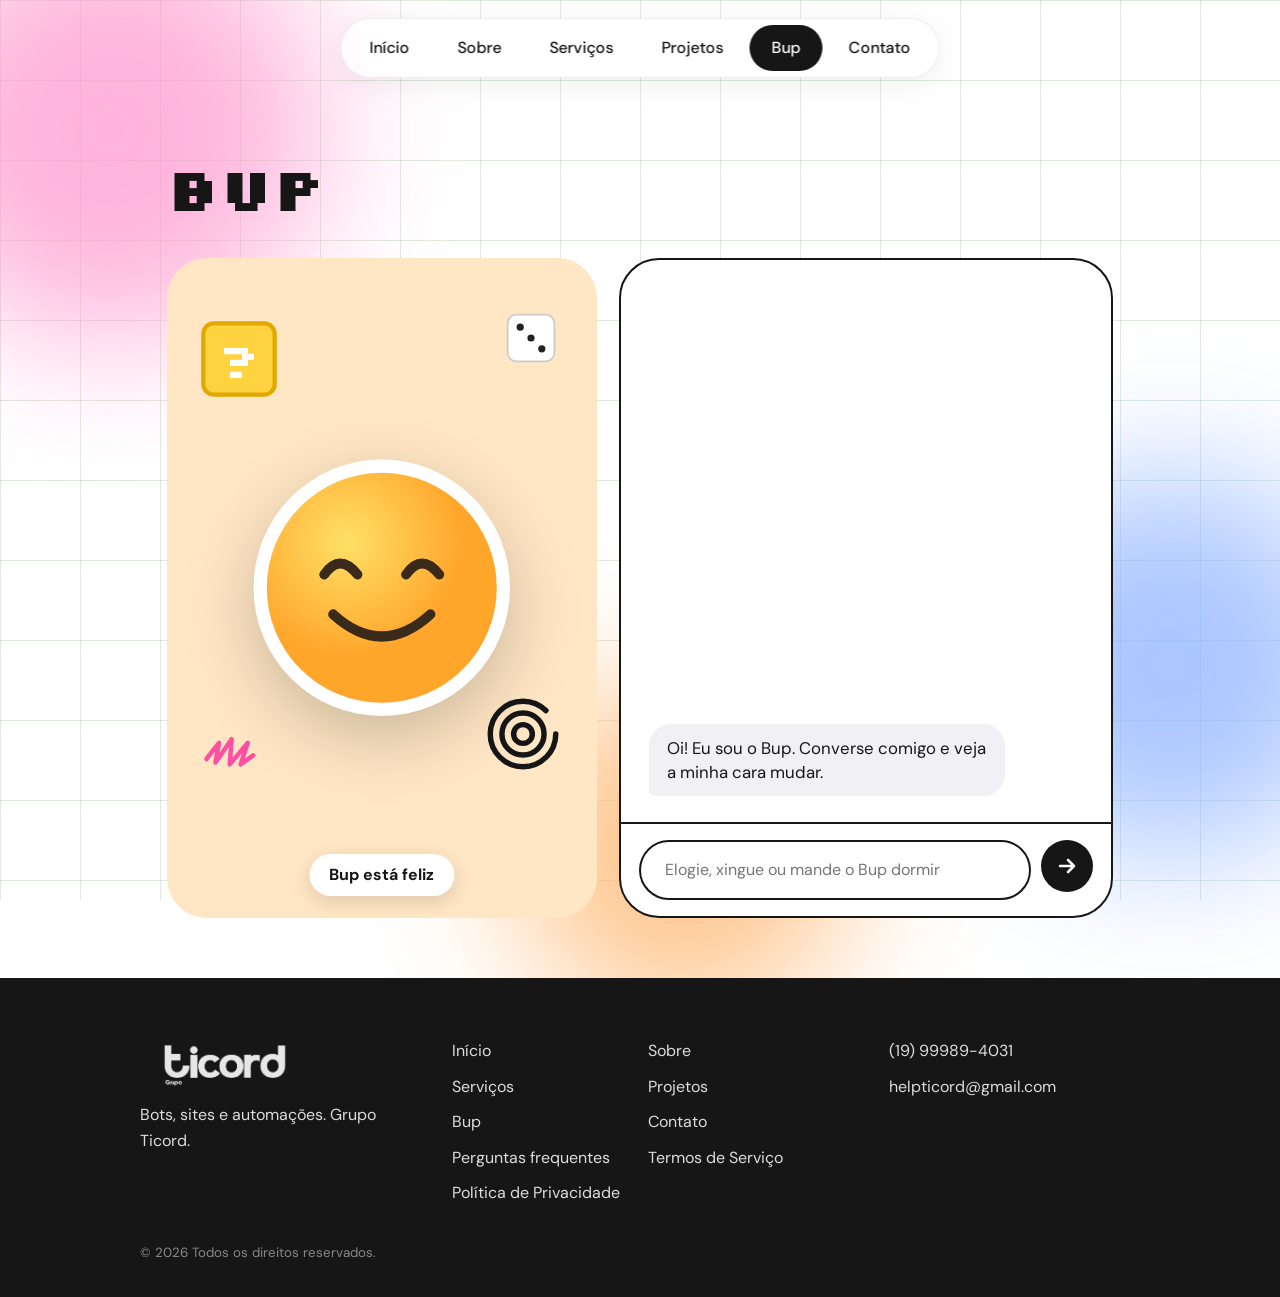
==== portfolio/bup.html @ 2c202e74 "Add files via upload" ====
<!DOCTYPE html><html lang="pt-BR"><head><meta charset="utf-8"><meta name="viewport" content="width=device-width,initial-scale=1"><title>Bup</title><link rel="icon" type="image/svg+xml" href="favicon.svg">
<link rel="stylesheet" href="https://fonts.googleapis.com/css2?family=DM+Sans:wght@400;500;700&family=Pinyon+Script&family=Silkscreen:wght@400;700&display=swap"><link rel="stylesheet" href="style.css">
<style>
@property --c1{syntax:'<color>';inherits:true;initial-value:#ffe066}
@property --c2{syntax:'<color>';inherits:true;initial-value:#ffa62b}
.page.w{max-width:1100px;padding-bottom:60px}.page.w h1{margin-bottom:22px}
.wrap{display:grid;grid-template-columns:1fr 1.15fr;gap:22px;height:min(76vh,660px);min-height:500px}
.stage{position:relative;overflow:hidden;display:grid;place-items:center;border-radius:40px;background:#ffe6c4;transition:background .6s}
.stage .fl{z-index:0}
.wrap[data-mood=bravo] .stage{background:#ffcfc7}.wrap[data-mood=dormindo] .stage{background:#c9d6f5}
.wrap[data-mood=triste] .stage{background:#dfe5f1}.wrap[data-mood=amando] .stage{background:#ffd3e8}
.wrap[data-mood=surpreso] .stage{background:#dff3cf}.wrap[data-mood=pensando] .stage{background:#e6dcff}
.wrap[data-mood=rindo] .stage{background:#fff0a8}
.pet{all:unset;box-sizing:border-box;position:relative;z-index:1;display:block;width:min(340px,72%);cursor:pointer;filter:drop-shadow(0 22px 34px #0003);--c1:#ffe066;--c2:#ffa62b;transition:--c1 .5s,--c2 .5s}
.pet:focus-visible{outline:3px solid var(--b);outline-offset:6px;border-radius:50%}
.pet svg{width:100%;display:block;overflow:visible;animation:b-bob 3s ease-in-out infinite}
.wrap[data-mood=bravo] .pet{--c1:#ff9a7a;--c2:#e5342b}.wrap[data-mood=dormindo] .pet{--c1:#ffeab0;--c2:#e8b65c}
.wrap[data-mood=triste] .pet{--c1:#d6e6ff;--c2:#8aa8e8}.wrap[data-mood=amando] .pet{--c1:#ffd3e8;--c2:#ff7ab8}
.wrap[data-mood=bravo] svg{animation:b-shake .35s linear infinite}.wrap[data-mood=dormindo] svg{animation:b-breathe 4s ease-in-out infinite}
.wrap[data-mood=triste] svg{animation:b-sink 3s ease-in-out infinite}.wrap[data-mood=amando] svg{animation:b-beat .9s ease-in-out infinite}
.wrap[data-mood=surpreso] svg{animation:b-pop .4s ease-out 1}.wrap[data-mood=rindo] svg{animation:b-jump .5s ease-in-out infinite}
.wrap[data-mood=pensando] svg{animation:b-tilt 3s ease-in-out infinite}
.x{opacity:0;transition:opacity .2s}.x.on{opacity:1}
.z{opacity:0;animation:b-z 2.4s ease-in infinite}.z2{animation-delay:1.2s}.tear{animation:b-tear 2s ease-in infinite}
@keyframes b-bob{50%{transform:translateY(-8px)}}@keyframes b-shake{25%{transform:translateX(-5px) rotate(-2deg)}75%{transform:translateX(5px) rotate(2deg)}}
@keyframes b-breathe{50%{transform:scale(1.04)}}@keyframes b-sink{50%{transform:translateY(5px)}}@keyframes b-beat{40%{transform:scale(1.07)}}
@keyframes b-pop{0%{transform:scale(.85)}60%{transform:scale(1.1)}}@keyframes b-jump{50%{transform:translateY(-16px) rotate(4deg)}}@keyframes b-tilt{50%{transform:rotate(4deg)}}
@keyframes b-z{0%{opacity:0;transform:translate(0,8px)}30%{opacity:1}100%{opacity:0;transform:translate(6px,-14px)}}
@keyframes b-tear{0%{opacity:0;transform:translateY(-4px)}30%{opacity:1}100%{opacity:0;transform:translateY(18px)}}
.mood{position:absolute;z-index:1;left:50%;bottom:22px;transform:translateX(-50%);margin:0;padding:8px 20px;border-radius:999px;background:#fff;box-shadow:0 6px 20px #0002;font-weight:700;white-space:nowrap}
.chat{display:grid;grid-template-rows:minmax(0,1fr) auto;min-height:0;overflow:hidden;background:#fff;border:2px solid var(--ink);border-radius:40px}
#log{display:flex;flex-direction:column;gap:12px;overflow-y:auto;min-height:0;padding:26px 28px}
#log>:first-child{margin-top:auto}
.m{max-width:82%;padding:12px 18px;border-radius:22px;line-height:1.45;font-size:1.05rem;overflow-wrap:anywhere}
.m.b{align-self:flex-start;background:#f1f1f5;border-bottom-left-radius:6px}
.m.u{align-self:flex-end;background:var(--ink);color:#fff;border-bottom-right-radius:6px}
.m.s{align-self:center;max-width:92%;background:none;color:#777;font-size:.85rem;text-align:center;padding:4px 8px}
.m.dots{animation:b-dots 1s ease-in-out infinite}@keyframes b-dots{50%{opacity:.35}}
.chat form{display:flex;gap:10px;margin:0;padding:16px 18px;border-top:2px solid var(--ink)}
.chat input{flex:1;min-width:0;border-radius:999px;padding:15px 24px}
.send{all:unset;flex:none;box-sizing:border-box;width:52px;height:52px;border-radius:50%;background:var(--ink);display:grid;place-items:center;cursor:pointer;transition:transform .2s}
.send:hover{transform:scale(1.08)}.send svg{width:24px;height:24px}.send:focus-visible{outline:3px solid var(--b);outline-offset:3px}
@media(max-width:820px){.wrap{grid-template-columns:1fr;grid-template-rows:270px auto;height:auto;min-height:0}.chat{height:min(62vh,520px)}.pet{width:min(190px,60%)}.mood{bottom:14px}#log{padding:18px}}
</style></head><body>
<main class="page w"><h1>Bup</h1>
<div class="wrap" id="box" data-mood="feliz">
<section class="stage">
<svg class="fl" style="--w:84px;left:7%;top:9%;--d:1.8;--t:.3s;--r:-12deg" viewBox="0 0 80 80"><rect x="6" y="6" width="68" height="68" rx="10" fill="#ffd23f" stroke="#e0a800" stroke-width="4"/><text x="40" y="58" font-size="46" font-weight="700" text-anchor="middle" fill="#fff" font-family="Silkscreen">?</text></svg>
<svg class="fl" style="--w:54px;right:9%;top:8%;--d:2;--t:.5s;--r:25deg" viewBox="0 0 60 60"><rect x="4" y="4" width="52" height="52" rx="10" fill="#fff" stroke="#ccc" stroke-width="2"/><g fill="#222"><circle cx="18" cy="18" r="4"/><circle cx="42" cy="42" r="4"/><circle cx="30" cy="30" r="4"/></g></svg>
<svg class="fl" style="--w:72px;left:8%;bottom:20%;--d:2.4;--t:.7s" viewBox="0 0 80 60"><path d="M6 30l14-18-4 22 18-26-2 28 20-24-8 24 14-10" fill="none" stroke="#ff4fa3" stroke-width="5" stroke-linecap="round" stroke-linejoin="round"/></svg>
<svg class="fl" style="--w:78px;right:8%;bottom:22%;--d:-1.6;--t:.9s" viewBox="0 0 100 100"><g fill="none" stroke="#161616" stroke-width="7" stroke-linecap="round"><circle cx="50" cy="50" r="42" stroke-dasharray="230 40"/><circle cx="50" cy="50" r="27"/><circle cx="50" cy="50" r="12"/></g></svg>
<button class="pet" id="pet" type="button" aria-label="Fazer cócegas no Bup">
<svg viewBox="-10 -10 140 140" aria-hidden="true"><defs><radialGradient id="bg" cx=".35" cy=".3"><stop offset="0" style="stop-color:var(--c1)"/><stop offset="1" style="stop-color:var(--c2)"/></radialGradient>
<path id="h" d="M10 18C2 12 0 8 0 5a5 5 0 0 1 10-2 5 5 0 0 1 10 2c0 3-2 7-10 13z" fill="#e5195f"/></defs>
<circle cx="60" cy="60" r="58" fill="#fff"/><circle cx="60" cy="60" r="52" fill="url(#bg)"/>
<g fill="none" stroke="#3a2a1a" stroke-width="4.5" stroke-linecap="round" stroke-linejoin="round">
<g class="x feliz"><path d="M34 54q7-10 15 0M71 54q7-10 15 0M38 72q22 20 44 0"/></g>
<g class="x bravo"><path d="M30 42l22 9M90 42l-22 9M42 90q18-16 36 0"/><circle cx="42" cy="62" r="4.5" fill="#3a2a1a" stroke="none"/><circle cx="78" cy="62" r="4.5" fill="#3a2a1a" stroke="none"/><path d="M92 22q6 0 6-6M104 22q-6 0-6-6M92 10q6 0 6 6M104 10q-6 0-6 6" stroke="#d32f2f" stroke-width="3"/></g>
<g class="x dormindo"><path d="M32 58q8 7 16 0M72 58q8 7 16 0M52 80q8 5 16 0"/><path class="z" d="M94 30h9l-9 11h9" stroke-width="3"/><path class="z z2" d="M104 14h7l-7 9h7" stroke-width="2.5"/></g>
<g class="x triste"><path d="M31 52l22-8M89 52l-22-8M44 88q16-13 32 0"/><circle cx="42" cy="62" r="4.5" fill="#3a2a1a" stroke="none"/><circle cx="78" cy="62" r="4.5" fill="#3a2a1a" stroke="none"/><path class="tear" d="M84 68q6 9 0 13q-6-4 0-13z" fill="#7fb4ff" stroke="none"/></g>
<g class="x amando"><use href="#h" x="31" y="44"/><use href="#h" x="69" y="44"/><path d="M44 76q16 16 32 0"/><g fill="#ff7ab8" stroke="none" opacity=".6"><ellipse cx="26" cy="74" rx="7" ry="4"/><ellipse cx="94" cy="74" rx="7" ry="4"/></g></g>
<g class="x surpreso"><circle cx="42" cy="56" r="8" fill="#fff" stroke-width="3"/><circle cx="78" cy="56" r="8" fill="#fff" stroke-width="3"/><circle cx="42" cy="56" r="3.5" fill="#3a2a1a" stroke="none"/><circle cx="78" cy="56" r="3.5" fill="#3a2a1a" stroke="none"/><path d="M32 38q10-6 20 0M68 38q10-6 20 0"/><ellipse cx="60" cy="88" rx="6" ry="8" fill="#3a2a1a"/></g>
<g class="x rindo"><path d="M34 48l14 6-14 6M86 48l-14 6 14 6"/><path d="M36 70q24 2 48 0q-3 26-24 26t-24-26z" fill="#3a2a1a"/><path d="M48 90q12-9 24 0q-12 7-24 0z" fill="#ff7a8a" stroke="none"/></g>
<g class="x pensando"><path d="M31 46h20M69 38q10-6 20 0M46 86q10-5 26-2"/><circle cx="44" cy="54" r="4.5" fill="#3a2a1a" stroke="none"/><circle cx="80" cy="50" r="4.5" fill="#3a2a1a" stroke="none"/><g fill="#fff" stroke-width="2.5"><circle cx="98" cy="20" r="3"/><circle cx="107" cy="9" r="4.5"/><circle cx="118" cy="-3" r="6.5"/></g></g>
</g></svg></button>
<p class="mood" id="mood">Bup está feliz</p>
</section>
<section class="chat"><div id="log" class="scroll" role="log" aria-live="polite"></div>
<form id="f" autocomplete="off"><input id="t" maxlength="300" placeholder="Elogie, xingue ou mande o Bup dormir" aria-label="Mensagem para o Bup"><button class="send" type="submit" aria-label="Enviar"><svg viewBox="0 0 24 24"><path d="M5 12h14M13 6l6 6-6 6" fill="none" stroke="#fff" stroke-width="2.5" stroke-linecap="round" stroke-linejoin="round"/></svg></button></form></section>
</div></main>
<script src="script.js"></script>
<script>
(()=>{
const $=s=>document.querySelector(s),box=$('#box'),pet=$('#pet'),log=$('#log'),inp=$('#t'),lab=$('#mood');
const NOME={feliz:'feliz',bravo:'bravo',dormindo:'dormindo',triste:'triste',amando:'apaixonado',surpreso:'surpreso',rindo:'rindo',pensando:'pensando'};
const FIXO=['feliz','bravo','dormindo'],ACORDA=/acord|desperta|levanta|bom dia/;
const n=s=>s.toLowerCase().normalize('NFD').replace(/[\u0300-\u036f]/g,''),R=a=>a[Math.random()*a.length|0];
let mood='feliz',rest='feliz',hist=[],busy=false,hold,idle,cur,ty,anger=0;

function show(m){mood=m;box.dataset.mood=m;pet.querySelectorAll('.x').forEach(g=>g.classList.toggle('on',g.classList.contains(m)));lab.textContent='Bup está '+NOME[m]}
function set(m,ms){clearTimeout(hold);if(FIXO.includes(m))rest=m;show(m);if(!FIXO.includes(m))hold=setTimeout(()=>show(rest),ms||3500)}
function add(role,txt){const e=document.createElement('div');e.className='m '+role;e.textContent=txt;log.append(e);while(log.children.length>40)log.firstChild.remove();log.scrollTop=log.scrollHeight;return e}
function say(txt){if(cur)cur.el.textContent=cur.txt;clearInterval(ty);const el=add('b','');cur={el,txt};let i=0;ty=setInterval(()=>{el.textContent=txt.slice(0,++i);log.scrollTop=log.scrollHeight;if(i>=txt.length)clearInterval(ty)},22)}

/* Resposta local, usada quando a API do Grok não está disponível */
function local(msg){
  const t=n(msg),has=r=>r.test(t);
  if(has(/me matar|suicid|quero morrer|me cortar/))return{mood:'triste',reply:'Ei, isso me preocupa. Você não está sozinho: fale com alguém de confiança. No Brasil, o CVV atende no 188, a qualquer hora.'};
  if(has(ACORDA))return rest==='dormindo'?{mood:'surpreso',reply:'Hã? Ah, é você! Já tô acordado.'}:{mood:'feliz',reply:'Eu já tô acordado, olha só!'};
  if(has(/dorm|sono|boa noite|descansa/))return{mood:'dormindo',reply:'Tá bom... vou dormir um pouquinho. Boa noite... zzz'};
  if(has(/desculp|perdao|foi mal/)){const b=anger;anger=0;return b?{mood:'feliz',reply:'Hmm... tá bom, eu perdoo. Mas não faz mais isso, tá?'}:{mood:'feliz',reply:'Desculpa por quê? Eu nem fiquei bravo!'}}
  if(has(/\b(burr[oa]|idiota|imbecil|estupid[oa]|babaca|otari[oa]|trouxa|inutil|lixo|feio|feia|chat[oa]|bosta|merda|odeio|fdp|vtnc)\b|cala a boca/)){anger++;return{mood:'bravo',reply:anger>=3?'CHEGA! Só volto a falar com você quando pedir desculpa.':anger==2?'Eu tô ficando bravo de verdade, hein!':'Ei! Isso não foi legal.'}}
  if(anger>=3)return{mood:'bravo',reply:R(['Hmpf.','Não tô falando com você.','Peça desculpa primeiro.'])};
  if(has(/te amo|amo voce|fofo|fofinh|lindo|incrivel|parabens|o melhor/))return{mood:'amando',reply:R(['Aaah, para, eu fico todo vermelho!','Eu também gosto de você!'])};
  if(has(/piada/))return{mood:'rindo',reply:R(['Por que o computador foi ao médico? Porque estava com vírus!','O que o zero disse pro oito? Belo cinto!'])};
  if(has(/triste|chorando|sozinho|saudade/))return{mood:'triste',reply:'Poxa, sinto muito. Eu fico aqui com você.'};
  if(has(/kkk|haha|rsrs|engracad/))return{mood:'rindo',reply:'Hahaha! Agora eu também tô rindo!'};
  if(has(/\b(oi|ola|eae|opa|e ai)\b/))return{mood:'feliz',reply:R(['Oi! Que bom te ver por aqui!','Eaí! Eu tava te esperando.'])};
  if(has(/\?/))return{mood:'pensando',reply:'Hmmm... boa pergunta. Deixa eu pensar um pouco.'};
  return{mood:'feliz',reply:R(['Hmm, conta mais!','Entendi! Fala mais.','Haha, tá bom.'])};
}

async function ask(msg){
  const r=await fetch('/api/bup',{method:'POST',headers:{'Content-Type':'application/json'},body:JSON.stringify({message:msg,history:hist.slice(-10)}),signal:AbortSignal.timeout(25000)});
  let d={};try{d=await r.json()}catch(e){}
  if(!r.ok||!d.reply){const e=new Error(d.error||('http '+r.status));e.detail=d.detail||'';throw e}
  return d;
}
let avisou=false;
function aviso(e){
  console.warn('Bup/API:',e.message,e.detail||'');
  if(avisou)return;avisou=true;
  add('s','Não consegui falar com a IA ('+(e.name==='TimeoutError'?'tempo esgotado':e.message||'erro')+'). Estou respondendo no modo simples.');
}

async function send(txt){
  txt=txt.trim().slice(0,300);if(!txt||busy)return;busy=true;clearTimeout(idle);
  add('u',txt);inp.value='';
  const w=add('b','...');w.classList.add('dots');
  if(rest!=='dormindo')show('pensando');
  let out;
  if(rest==='dormindo'&&!ACORDA.test(n(txt)))out={mood:'dormindo',reply:R(['Zzz...','Zzz... mais cinco minutinhos...','(O Bup está dormindo. Diga "acorda" para chamar ele.)'])};
  else try{out=await ask(txt)}catch(e){aviso(e);out=local(txt)}
  if(!NOME[out.mood])out.mood='feliz';
  w.remove();set(out.mood);say(out.reply);
  hist.push({role:'user',content:txt},{role:'assistant',content:out.reply,mood:out.mood});hist=hist.slice(-12);
  idle=setTimeout(()=>{if(rest==='bravo'){anger=0;set('feliz');say('Já passou... mas não faz de novo.');hist.push({role:'assistant',content:'Já passou, não estou mais bravo.',mood:'feliz'})}},30000);
  busy=false;
}

$('#f').addEventListener('submit',e=>{e.preventDefault();send(inp.value)});
pet.addEventListener('click',()=>{
  if(busy)return;
  if(rest==='dormindo'){rest='feliz';clearTimeout(hold);show('bravo');hold=setTimeout(()=>show('feliz'),2500);say('Ei! Eu tava dormindo!');hist.push({role:'assistant',content:'Ei! Eu tava dormindo!',mood:'bravo'})}
  else if(rest==='bravo')say('Hmpf. Não encosta em mim.');
  else{set('rindo',2500);say(R(['Hihi, cócegas!','Para, eu tenho cócegas!']))}
});
show('feliz');say('Oi! Eu sou o Bup. Converse comigo e veja a minha cara mudar.');
})();
</script></body></html>
---- portfolio/style.css ----
:root{--ink:#161616;--p:#ff7ab8;--o:#ffa04d;--b:#7aa5ff;--y:#ffd23f}
*{box-sizing:border-box}html{scroll-behavior:auto}
body{margin:0;font-family:'DM Sans',sans-serif;color:var(--ink);background:#fff;overflow-x:hidden;line-height:1.6}
body.hc,body.hc *{cursor:none!important}
.grid{position:fixed;inset:0;z-index:-2;background:linear-gradient(#1612 1px,transparent 1px) 0 0/80px 80px,linear-gradient(90deg,#1612 1px,transparent 1px) 0 0/80px 80px,#fff}
.blob{position:fixed;z-index:-1;border-radius:50%;filter:blur(70px);opacity:.75;animation:drift 14s ease-in-out infinite alternate}
@keyframes drift{to{transform:translate(60px,-40px) scale(1.15)}}
nav.pill{position:fixed;top:18px;left:50%;transform:translateX(-50%);z-index:1000;display:flex;gap:4px;padding:6px;border-radius:999px;background:#fffc;backdrop-filter:blur(14px);box-shadow:0 6px 30px #0001;border:1px solid #0001}
nav.pill a{padding:10px 22px;border-radius:999px;color:var(--ink);text-decoration:none;font-weight:500;transition:background .25s,color .25s}
nav.pill a:hover{background:#0001}nav.pill a.on{background:var(--ink);color:#fff}
.hero{min-height:100vh;position:relative;display:grid;place-items:center;overflow:hidden;text-align:center;padding:100px 5vw 60px}
.fl{position:absolute;width:var(--w,80px);height:auto;translate:calc(var(--mx,0px)*var(--d,1)) calc(var(--my,0px)*var(--d,1));animation:fl 6s ease-in-out infinite;pointer-events:none;opacity:0;animation-name:pop,fl;animation-duration:.9s,6s;animation-delay:var(--t,0s),calc(var(--t,0s) + .9s);animation-fill-mode:forwards,none}
@keyframes pop{from{opacity:0;scale:.3}to{opacity:1;scale:1}}
@keyframes fl{50%{transform:translateY(-16px) rotate(var(--r,6deg))}}
.sticker{position:relative;background:#fff;padding:36px 56px 30px;transform:rotate(-3deg);border-radius:6px;box-shadow:0 0 0 14px #fff,0 20px 60px #0002;animation:drop 1s cubic-bezier(.2,1.4,.4,1) both}
@keyframes drop{from{opacity:0;transform:rotate(-12deg) translateY(-80px)}}
.sticker h1{margin:0;line-height:.85;font-weight:400}
.px{font-family:'Silkscreen',monospace;font-weight:700;font-size:clamp(64px,13vw,170px);letter-spacing:-.04em}
.sc{font-family:'Pinyon Script',cursive;font-size:clamp(70px,14vw,180px);display:block;margin-top:-.05em}
.sub{margin:44px auto 22px;max-width:520px;font-size:1.15rem;position:relative}
.btns{display:flex;gap:12px;justify-content:center;flex-wrap:wrap;position:relative}
.btn{padding:14px 28px;border-radius:999px;border:2px solid var(--ink);text-decoration:none;color:var(--ink);font-weight:700;background:#fff;transition:transform .25s,background .25s,color .25s}
.btn:hover{transform:scale(1.06)}.btn.dk{background:var(--ink);color:#fff}
section.s{padding:90px 6vw;max-width:1000px;margin:auto}
h2{font-family:'Silkscreen',monospace;font-size:clamp(28px,5vw,48px);margin:0 0 20px;font-weight:700}
.langs{display:flex;flex-wrap:wrap;gap:14px;margin-top:26px}
.lang{display:flex;align-items:center;gap:12px;padding:10px 22px 10px 10px;border-radius:999px;background:#fffd;border:1px solid #0002;font-weight:700}
.lang svg{width:40px;height:40px}
.page{max-width:900px;margin:auto;padding:140px 6vw 90px}
.page h1{font-family:'Silkscreen',monospace;font-size:clamp(34px,6vw,60px);margin:0 0 16px}
.page h3{margin:34px 0 6px;font-size:1.2rem}.page p,.page li{max-width:70ch}
.cards{display:grid;grid-template-columns:repeat(auto-fit,minmax(250px,1fr));gap:20px;margin-top:30px}
.card{border-radius:28px;padding:28px;text-decoration:none;color:var(--ink);transition:transform .3s;display:block}
.card:hover{transform:translateY(-6px) rotate(-1deg)}
.card h3{margin:0 0 8px;font-size:1.4rem}.card p{margin:0}
.card.big{grid-column:1/-1;background:var(--ink);color:#fff;padding:40px;display:flex;gap:30px;align-items:center;flex-wrap:wrap}
.card.big img{width:min(260px,60%);height:auto}.card.big div{flex:1;min-width:240px}
.c1{background:#ffd9ec}.c2{background:#d6e4ff}.c3{background:#ffe6c4}
form{display:grid;gap:14px;margin-top:26px}
input,textarea{font:inherit;padding:16px 20px;border-radius:22px;border:2px solid var(--ink);background:#fff}
textarea{min-height:150px;resize:vertical}
.fw{max-width:1000px;margin:auto;display:flex;justify-content:space-between;gap:30px;flex-wrap:wrap;align-items:center}
footer img{width:170px;display:block;transition:transform .3s}footer a:hover img{transform:scale(1.05)}
footer ul{list-style:none;margin:0;padding:0;display:flex;gap:10px 26px;flex-wrap:wrap}
footer ul a{color:#ddd;text-decoration:none}footer ul a:hover{color:#fff;text-decoration:underline}
footer small{display:block;max-width:1000px;margin:36px auto 0;color:#888}
a:focus-visible,input:focus-visible,textarea:focus-visible{outline:3px solid var(--b);outline-offset:3px}
@media(max-width:640px){nav.pill a{padding:9px 14px}.sticker{padding:24px 28px}}
@media(prefers-reduced-motion:reduce){*{animation:none!important}.fl{opacity:1}}
.dot{position:fixed;left:-8px;top:-8px;width:16px;height:16px;border-radius:50%;background:#161616;pointer-events:none;z-index:999;transition:scale .2s}
body{min-height:100vh;display:flex;flex-direction:column}
.hero,section.s,.page,.band{width:100%}
footer{background:#161616;color:#ddd;padding:60px 6vw 34px;margin-top:auto}
.g{display:grid;grid-template-columns:repeat(auto-fit,minmax(230px,1fr));gap:18px;margin-top:24px}
.box{border-radius:26px;padding:26px}.box h3{margin:0 0 6px;font-size:1.25rem}.box p{margin:0}
.c4{background:#dff3cf}
.step{display:flex;gap:18px;align-items:flex-start;padding:18px 0;border-bottom:1px solid #0002}
.step b{font-family:'Silkscreen',monospace;font-size:1.7rem;min-width:48px}.step h3{margin:0}.step p{margin:2px 0 0}
details{border-radius:22px;background:#fffd;border:1px solid #0002;padding:16px 22px;margin-top:12px}
summary{font-weight:700;list-style:none}summary::-webkit-details-marker{display:none}details p{margin:10px 0 0}
.band{background:#161616;color:#fff;border-radius:36px;padding:44px;max-width:1000px;margin:60px auto}
.band h2{margin-top:0}.band a{color:#fff}.band .btn{color:#161616}
.ct{display:flex;gap:18px;align-items:center;text-decoration:none;color:var(--ink)}
.ct svg{width:46px;height:46px;flex:none}.ct b{display:block}
.fc{color:#ddd;text-decoration:none}.fw>div{max-width:260px}.fw p{margin:10px 0 0}
.dot{pointer-events:none!important;opacity:0;transition:opacity .2s}.dot.on{opacity:1}
.fw{display:grid;grid-template-columns:1.1fr 1.6fr 1fr;gap:36px;align-items:start}
.fw>div{max-width:none}
.fw ul{display:grid;grid-template-columns:repeat(2,auto);gap:10px 28px;justify-content:start}
@media(max-width:760px){.fw{grid-template-columns:1fr}}
.page,section.s{margin:0 auto}
footer{margin-top:auto}
main.page{flex:1 0 auto}
nav.pill{width:max-content;max-width:calc(100vw - 12px);overflow-x:auto;scrollbar-width:none}nav.pill::-webkit-scrollbar{display:none}
@media(max-width:520px){nav.pill a{padding:9px 11px;font-size:.88rem}}
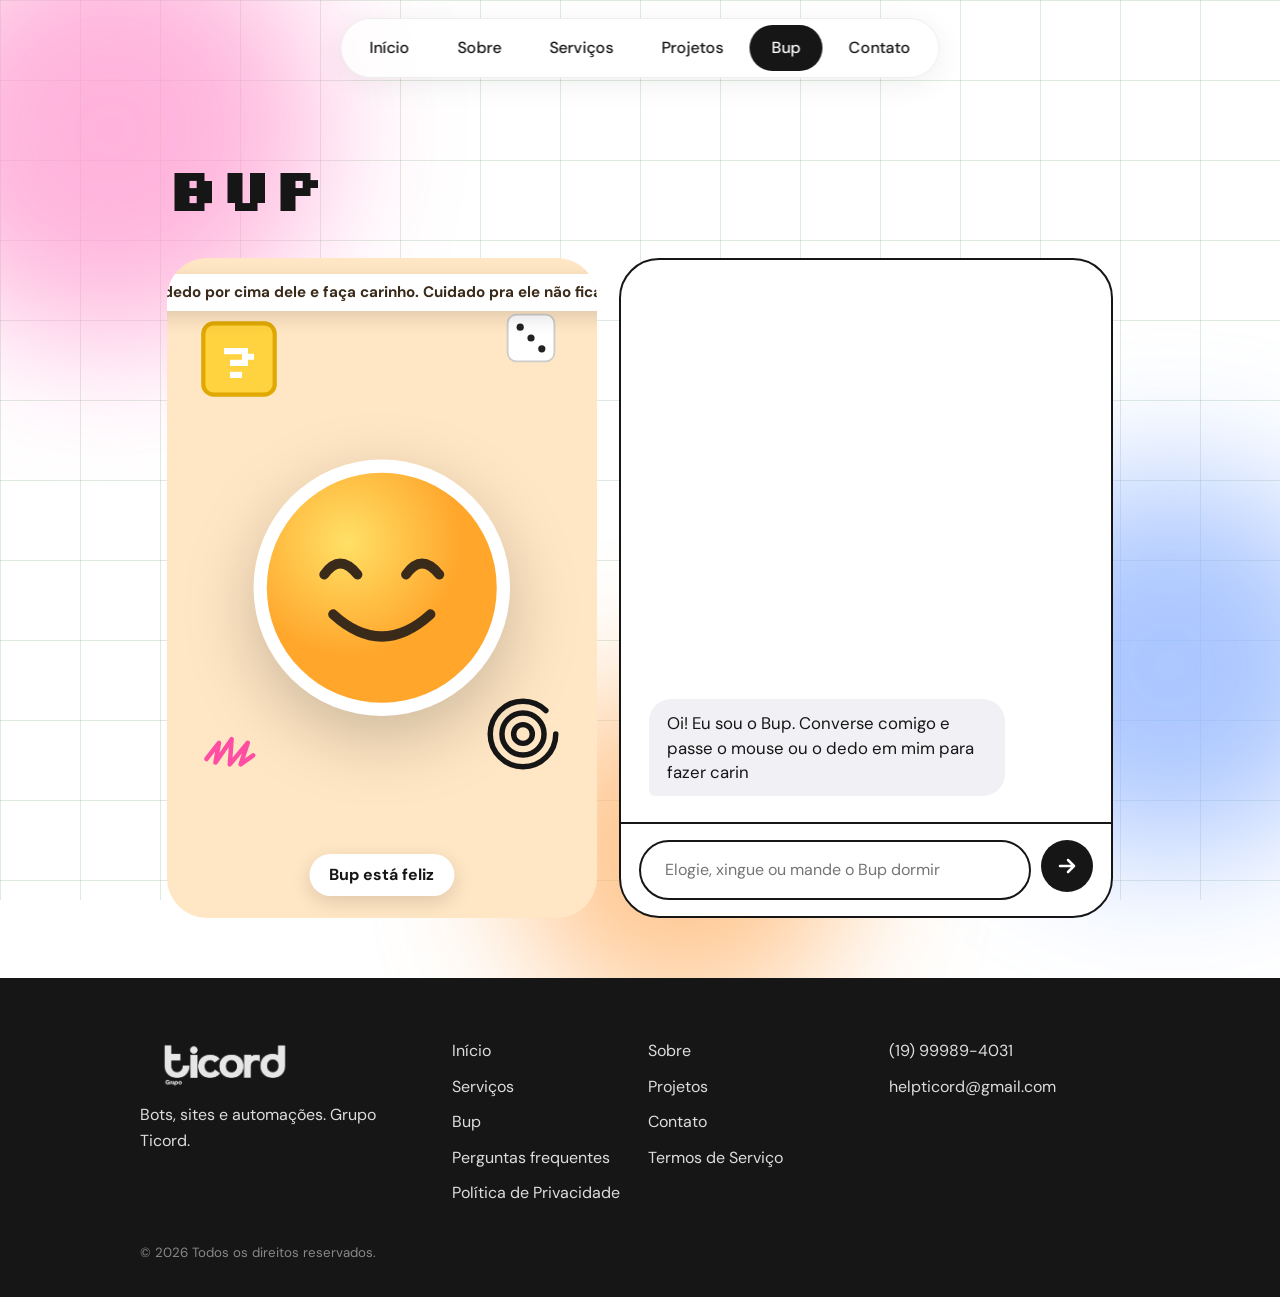
==== commit 1ec82a84: "Update bup.html" ====
--- a/portfolio/bup.html
+++ b/portfolio/bup.html
@@ -41,15 +41,23 @@
 .send{all:unset;flex:none;box-sizing:border-box;width:52px;height:52px;border-radius:50%;background:var(--ink);display:grid;place-items:center;cursor:pointer;transition:transform .2s}
 .send:hover{transform:scale(1.08)}.send svg{width:24px;height:24px}.send:focus-visible{outline:3px solid var(--b);outline-offset:3px}
 @media(max-width:820px){.wrap{grid-template-columns:1fr;grid-template-rows:270px auto;height:auto;min-height:0}.chat{height:min(62vh,520px)}.pet{width:min(190px,60%)}.mood{bottom:14px}#log{padding:18px}}
+.pet{touch-action:none;transition:transform .18s ease}.pet.pat{transform:scale(1.05) rotate(-2.5deg)}
+.heart{position:absolute;z-index:2;width:24px;height:24px;pointer-events:none;animation:heart 1.5s ease-out forwards}
+.heart svg{width:100%;height:100%;animation:none}
+@keyframes heart{0%{opacity:0;transform:translate(0,0) scale(.4)}15%{opacity:1}100%{opacity:0;transform:translate(var(--dx),-110px) scale(1.15) rotate(var(--r))}}
+@media(prefers-reduced-motion:reduce){.heart{animation-duration:.01s}.pet.pat{transform:none}}
+.dica{position:absolute;z-index:2;top:16px;left:50%;transform:translateX(-50%);margin:0;width:max-content;max-width:88%;padding:8px 16px;border-radius:18px;background:#fff;box-shadow:0 6px 20px #0002;font-weight:700;font-size:.95rem;line-height:1.35;text-align:center;color:#3a2a1a;pointer-events:none}
+@media(max-width:820px){.dica{top:10px;font-size:.82rem;padding:6px 12px}}
 </style></head><body>
 <main class="page w"><h1>Bup</h1>
 <div class="wrap" id="box" data-mood="feliz">
 <section class="stage">
+<p class="dica">Passe o dedo por cima dele e faça carinho. Cuidado pra ele não ficar bravo!</p>
 <svg class="fl" style="--w:84px;left:7%;top:9%;--d:1.8;--t:.3s;--r:-12deg" viewBox="0 0 80 80"><rect x="6" y="6" width="68" height="68" rx="10" fill="#ffd23f" stroke="#e0a800" stroke-width="4"/><text x="40" y="58" font-size="46" font-weight="700" text-anchor="middle" fill="#fff" font-family="Silkscreen">?</text></svg>
 <svg class="fl" style="--w:54px;right:9%;top:8%;--d:2;--t:.5s;--r:25deg" viewBox="0 0 60 60"><rect x="4" y="4" width="52" height="52" rx="10" fill="#fff" stroke="#ccc" stroke-width="2"/><g fill="#222"><circle cx="18" cy="18" r="4"/><circle cx="42" cy="42" r="4"/><circle cx="30" cy="30" r="4"/></g></svg>
 <svg class="fl" style="--w:72px;left:8%;bottom:20%;--d:2.4;--t:.7s" viewBox="0 0 80 60"><path d="M6 30l14-18-4 22 18-26-2 28 20-24-8 24 14-10" fill="none" stroke="#ff4fa3" stroke-width="5" stroke-linecap="round" stroke-linejoin="round"/></svg>
 <svg class="fl" style="--w:78px;right:8%;bottom:22%;--d:-1.6;--t:.9s" viewBox="0 0 100 100"><g fill="none" stroke="#161616" stroke-width="7" stroke-linecap="round"><circle cx="50" cy="50" r="42" stroke-dasharray="230 40"/><circle cx="50" cy="50" r="27"/><circle cx="50" cy="50" r="12"/></g></svg>
-<button class="pet" id="pet" type="button" aria-label="Fazer cócegas no Bup">
+<button class="pet" id="pet" type="button" aria-label="Fazer carinho no Bup">
 <svg viewBox="-10 -10 140 140" aria-hidden="true"><defs><radialGradient id="bg" cx=".35" cy=".3"><stop offset="0" style="stop-color:var(--c1)"/><stop offset="1" style="stop-color:var(--c2)"/></radialGradient>
 <path id="h" d="M10 18C2 12 0 8 0 5a5 5 0 0 1 10-2 5 5 0 0 1 10 2c0 3-2 7-10 13z" fill="#e5195f"/></defs>
 <circle cx="60" cy="60" r="58" fill="#fff"/><circle cx="60" cy="60" r="52" fill="url(#bg)"/>
@@ -73,35 +81,36 @@
 (()=>{
 const $=s=>document.querySelector(s),box=$('#box'),pet=$('#pet'),log=$('#log'),inp=$('#t'),lab=$('#mood');
 const NOME={feliz:'feliz',bravo:'bravo',dormindo:'dormindo',triste:'triste',amando:'apaixonado',surpreso:'surpreso',rindo:'rindo',pensando:'pensando'};
+const SIMPLES=/^(oi+e?|ola|eae|opa|e ai|hey|oie|k{3,}|(ha){2,}h?|(he){2,}|rs+|ok|blz|tmj|valeu|vlw|obrigad[oa]|vai dormir|dorme|vou dormir|boa noite)[\s!?.]*$/;
 const FIXO=['feliz','bravo','dormindo'],ACORDA=/acord|desperta|levanta|bom dia/;
 const n=s=>s.toLowerCase().normalize('NFD').replace(/[\u0300-\u036f]/g,''),R=a=>a[Math.random()*a.length|0];
 let mood='feliz',rest='feliz',hist=[],busy=false,hold,idle,cur,ty,anger=0;
 
 function show(m){mood=m;box.dataset.mood=m;pet.querySelectorAll('.x').forEach(g=>g.classList.toggle('on',g.classList.contains(m)));lab.textContent='Bup está '+NOME[m]}
-function set(m,ms){clearTimeout(hold);if(FIXO.includes(m))rest=m;show(m);if(!FIXO.includes(m))hold=setTimeout(()=>show(rest),ms||3500)}
+function set(m,ms){clearTimeout(hold);if(FIXO.includes(m))rest=m;show(m);if(!FIXO.includes(m))hold=setTimeout(()=>show(rest),ms||6000)}
 function add(role,txt){const e=document.createElement('div');e.className='m '+role;e.textContent=txt;log.append(e);while(log.children.length>40)log.firstChild.remove();log.scrollTop=log.scrollHeight;return e}
 function say(txt){if(cur)cur.el.textContent=cur.txt;clearInterval(ty);const el=add('b','');cur={el,txt};let i=0;ty=setInterval(()=>{el.textContent=txt.slice(0,++i);log.scrollTop=log.scrollHeight;if(i>=txt.length)clearInterval(ty)},22)}
 
-/* Resposta local, usada quando a API do Grok não está disponível */
+/* Resposta local: usada sem chamar a API nos casos simples e quando a IA não está disponível */
 function local(msg){
   const t=n(msg),has=r=>r.test(t);
   if(has(/me matar|suicid|quero morrer|me cortar/))return{mood:'triste',reply:'Ei, isso me preocupa. Você não está sozinho: fale com alguém de confiança. No Brasil, o CVV atende no 188, a qualquer hora.'};
   if(has(ACORDA))return rest==='dormindo'?{mood:'surpreso',reply:'Hã? Ah, é você! Já tô acordado.'}:{mood:'feliz',reply:'Eu já tô acordado, olha só!'};
-  if(has(/dorm|sono|boa noite|descansa/))return{mood:'dormindo',reply:'Tá bom... vou dormir um pouquinho. Boa noite... zzz'};
+  if(has(/dorm|sono|boa noite|descansa/))return{mood:'dormindo',reply:'Tá bom, vou dormir um pouquinho... Boa noite! Zzz...'};
   if(has(/desculp|perdao|foi mal/)){const b=anger;anger=0;return b?{mood:'feliz',reply:'Hmm... tá bom, eu perdoo. Mas não faz mais isso, tá?'}:{mood:'feliz',reply:'Desculpa por quê? Eu nem fiquei bravo!'}}
   if(has(/\b(burr[oa]|idiota|imbecil|estupid[oa]|babaca|otari[oa]|trouxa|inutil|lixo|feio|feia|chat[oa]|bosta|merda|odeio|fdp|vtnc)\b|cala a boca/)){anger++;return{mood:'bravo',reply:anger>=3?'CHEGA! Só volto a falar com você quando pedir desculpa.':anger==2?'Eu tô ficando bravo de verdade, hein!':'Ei! Isso não foi legal.'}}
   if(anger>=3)return{mood:'bravo',reply:R(['Hmpf.','Não tô falando com você.','Peça desculpa primeiro.'])};
   if(has(/te amo|amo voce|fofo|fofinh|lindo|incrivel|parabens|o melhor/))return{mood:'amando',reply:R(['Aaah, para, eu fico todo vermelho!','Eu também gosto de você!'])};
   if(has(/piada/))return{mood:'rindo',reply:R(['Por que o computador foi ao médico? Porque estava com vírus!','O que o zero disse pro oito? Belo cinto!'])};
   if(has(/triste|chorando|sozinho|saudade/))return{mood:'triste',reply:'Poxa, sinto muito. Eu fico aqui com você.'};
-  if(has(/kkk|haha|rsrs|engracad/))return{mood:'rindo',reply:'Hahaha! Agora eu também tô rindo!'};
-  if(has(/\b(oi|ola|eae|opa|e ai)\b/))return{mood:'feliz',reply:R(['Oi! Que bom te ver por aqui!','Eaí! Eu tava te esperando.'])};
+  if(has(/kkk|haha|rsrs|engracad/))return{mood:'rindo',reply:R(['Hahaha! Agora eu também tô rindo!','Kkk, boa! Você é demais!'])};
+  if(has(/\b(oi|ola|eae|opa|e ai)\b/))return{mood:'feliz',reply:R(['Oi, oi! Que bom te ver por aqui!','Eaí! Eu tava te esperando, sabia?','Opa, chegou! Bora conversar?'])};
   if(has(/\?/))return{mood:'pensando',reply:'Hmmm... boa pergunta. Deixa eu pensar um pouco.'};
-  return{mood:'feliz',reply:R(['Hmm, conta mais!','Entendi! Fala mais.','Haha, tá bom.'])};
+  return{mood:'feliz',reply:R(['Hmm, conta mais, tô curioso!','Entendi! Fala mais, bora!','Haha, tá bom, show!'])};
 }
 
 async function ask(msg){
-  const r=await fetch('/api/bup',{method:'POST',headers:{'Content-Type':'application/json'},body:JSON.stringify({message:msg,history:hist.slice(-10)}),signal:AbortSignal.timeout(25000)});
+  const r=await fetch('/api/bup',{method:'POST',headers:{'Content-Type':'application/json'},body:JSON.stringify({message:msg,history:hist.slice(-6)}),signal:AbortSignal.timeout(12000)});
   let d={};try{d=await r.json()}catch(e){}
   if(!r.ok||!d.reply){const e=new Error(d.error||('http '+r.status));e.detail=d.detail||'';throw e}
   return d;
@@ -120,21 +129,51 @@
   if(rest!=='dormindo')show('pensando');
   let out;
   if(rest==='dormindo'&&!ACORDA.test(n(txt)))out={mood:'dormindo',reply:R(['Zzz...','Zzz... mais cinco minutinhos...','(O Bup está dormindo. Diga "acorda" para chamar ele.)'])};
+  else if(rest!=='bravo'&&SIMPLES.test(n(txt)))out=local(txt);
   else try{out=await ask(txt)}catch(e){aviso(e);out=local(txt)}
   if(!NOME[out.mood])out.mood='feliz';
   w.remove();set(out.mood);say(out.reply);
-  hist.push({role:'user',content:txt},{role:'assistant',content:out.reply,mood:out.mood});hist=hist.slice(-12);
+  hist.push({role:'user',content:txt},{role:'assistant',content:out.reply,mood:out.mood});hist=hist.slice(-8);
   idle=setTimeout(()=>{if(rest==='bravo'){anger=0;set('feliz');say('Já passou... mas não faz de novo.');hist.push({role:'assistant',content:'Já passou, não estou mais bravo.',mood:'feliz'})}},30000);
   busy=false;
 }
 
 $('#f').addEventListener('submit',e=>{e.preventDefault();send(inp.value)});
-pet.addEventListener('click',()=>{
-  if(busy)return;
-  if(rest==='dormindo'){rest='feliz';clearTimeout(hold);show('bravo');hold=setTimeout(()=>show('feliz'),2500);say('Ei! Eu tava dormindo!');hist.push({role:'assistant',content:'Ei! Eu tava dormindo!',mood:'bravo'})}
-  else if(rest==='bravo')say('Hmpf. Não encosta em mim.');
-  else{set('rindo',2500);say(R(['Hihi, cócegas!','Para, eu tenho cócegas!']))}
+/* Carinho: passe o mouse/dedo por cima do Bup ou clique nele. Não usa a API. */
+const stage=document.querySelector('.stage');
+const HEART='<svg viewBox="0 0 24 24"><path d="M12 21s-7.5-4.6-9.6-9.2C.9 8.4 2.7 4.5 6.4 4.5c2.1 0 3.9 1.1 5.6 3.2 1.7-2.1 3.5-3.2 5.6-3.2 3.7 0 5.5 3.9 4 7.3C19.5 16.4 12 21 12 21z" fill="#ff5fa2"/></svg>';
+function heart(){
+  if(!stage)return;
+  const h=document.createElement('span');h.className='heart';h.innerHTML=HEART;
+  const r=pet.getBoundingClientRect(),sr=stage.getBoundingClientRect();
+  h.style.left=(r.left-sr.left+r.width*(.25+Math.random()*.5))+'px';
+  h.style.top=(r.top-sr.top+r.height*.2)+'px';
+  h.style.setProperty('--dx',(Math.random()*70-35)+'px');
+  h.style.setProperty('--r',(Math.random()*50-25)+'deg');
+  stage.append(h);setTimeout(()=>h.remove(),1600);
+}
+const CARINHO=['Aaah, que gostoso! Faz mais, por favor!','Hihi, eu amo carinho! Não para, não!','Nossa, que delícia! Tô todo derretido aqui...','Ahh, assim mesmo! Você é o melhor!','Ronc, ronc... Tô ronronando de felicidade!'];
+const SONO=['Zzz... hmm, que carinho bom... zzz...','Zzz... mais um pouquinho... zzz...'];
+let dist=0,lastX=0,lastY=0,lastSay=0,pats=0,patT;
+function carinho(){
+  const t=Date.now();
+  if(rest==='bravo'){if(t-lastSay>2500){lastSay=t;say(R(['Hmpf. Não vou me deixar levar por carinho!','Tô bravo, hein! Peça desculpa primeiro.']))}return}
+  pet.classList.add('pat');clearTimeout(patT);patT=setTimeout(()=>pet.classList.remove('pat'),350);
+  for(let i=0;i<3;i++)setTimeout(heart,i*120);
+  if(t-lastSay<4000)return;
+  lastSay=t;pats++;
+  if(rest==='dormindo'){const f=R(SONO);say(f);hist.push({role:'assistant',content:f,mood:'dormindo'});return}
+  const f=pats%5===0?'Ronc, ronc... Tô ronronando de felicidade!':R(CARINHO.slice(0,4));
+  set('amando',6000);say(f);hist.push({role:'assistant',content:f,mood:'amando'});hist=hist.slice(-8);
+  clearTimeout(idle);
+}
+pet.addEventListener('pointerdown',e=>{lastX=e.clientX;lastY=e.clientY;dist=0});
+pet.addEventListener('pointermove',e=>{
+  if(e.pointerType!=='mouse'&&!e.buttons&&e.pressure===0)return;
+  dist+=Math.hypot(e.clientX-lastX,e.clientY-lastY);lastX=e.clientX;lastY=e.clientY;
+  if(dist>140){dist=0;carinho()}
 });
-show('feliz');say('Oi! Eu sou o Bup. Converse comigo e veja a minha cara mudar.');
+pet.addEventListener('click',()=>{if(!busy)carinho()});
+show('feliz');say('Oi! Eu sou o Bup. Converse comigo e passe o mouse ou o dedo em mim para fazer carinho!');
 })();
 </script></body></html>
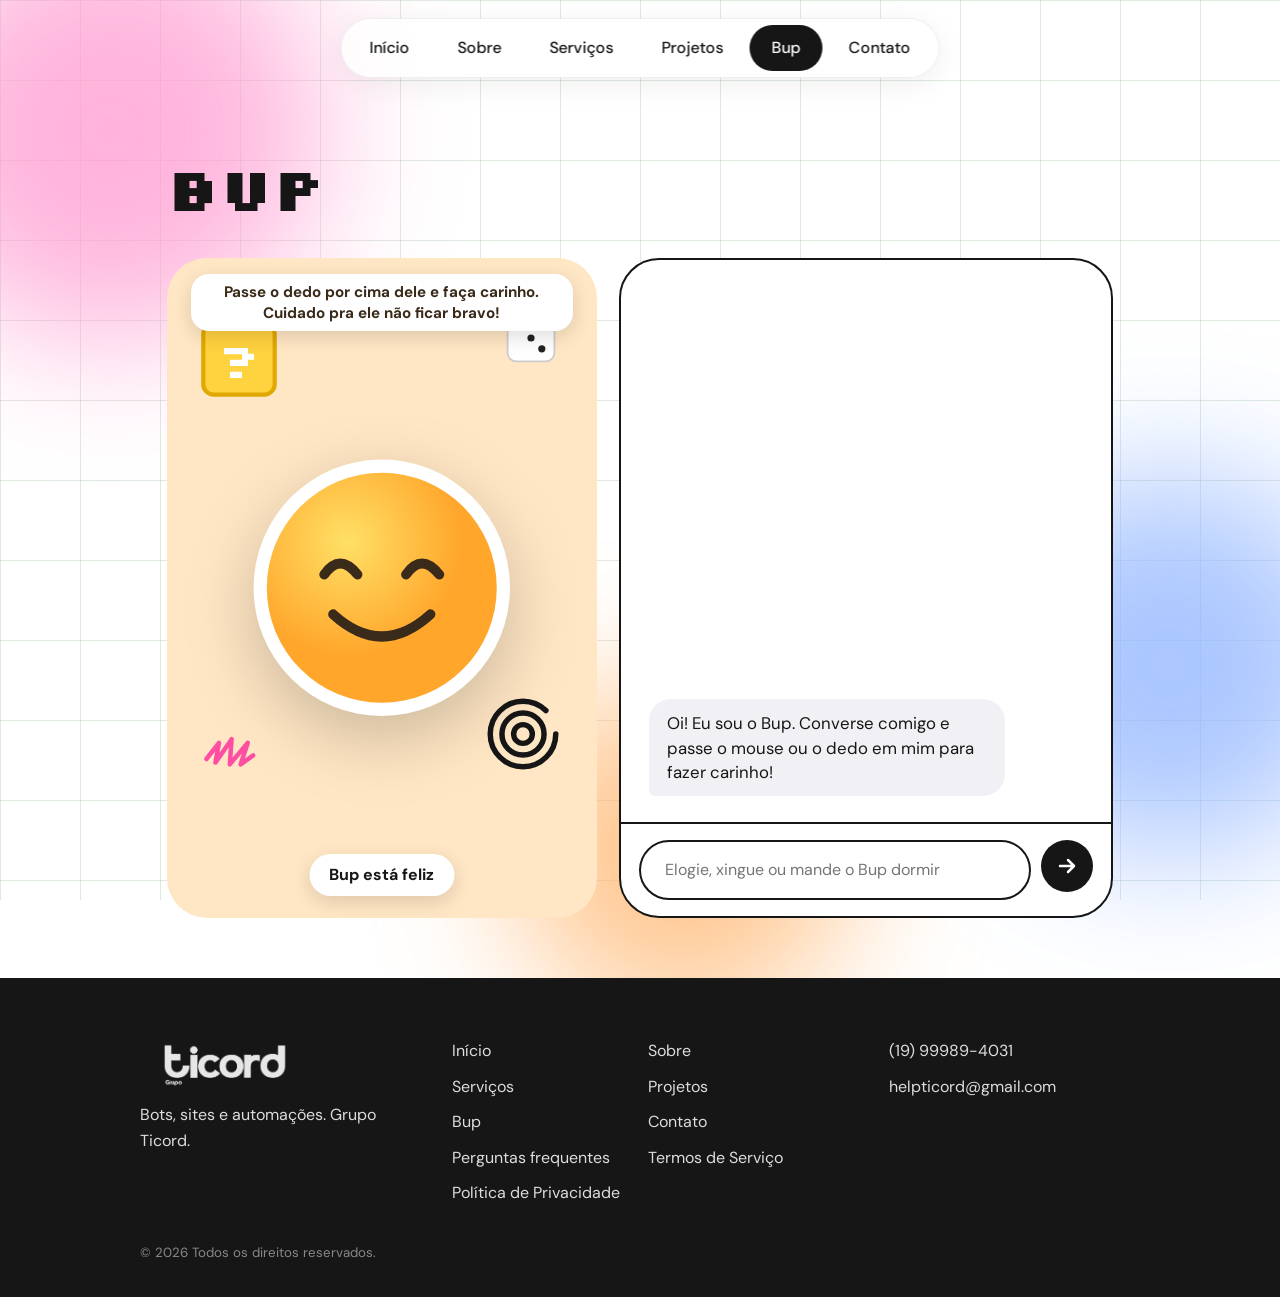
==== commit 012a87f6: "Update bup.html" ====
--- a/portfolio/bup.html
+++ b/portfolio/bup.html
@@ -46,8 +46,14 @@
 .heart svg{width:100%;height:100%;animation:none}
 @keyframes heart{0%{opacity:0;transform:translate(0,0) scale(.4)}15%{opacity:1}100%{opacity:0;transform:translate(var(--dx),-110px) scale(1.15) rotate(var(--r))}}
 @media(prefers-reduced-motion:reduce){.heart{animation-duration:.01s}.pet.pat{transform:none}}
-.dica{position:absolute;z-index:2;top:16px;left:50%;transform:translateX(-50%);margin:0;width:max-content;max-width:88%;padding:8px 16px;border-radius:18px;background:#fff;box-shadow:0 6px 20px #0002;font-weight:700;font-size:.95rem;line-height:1.35;text-align:center;color:#3a2a1a;pointer-events:none}
+.dica{position:absolute;z-index:2;top:16px;left:24px;right:24px;margin:0 auto;width:fit-content;max-width:calc(100% - 48px);box-sizing:border-box;padding:8px 16px;border-radius:18px;background:#fff;box-shadow:0 6px 20px #0002;font-weight:700;font-size:.95rem;line-height:1.35;text-align:center;color:#3a2a1a;pointer-events:none}
 @media(max-width:820px){.dica{top:10px;font-size:.82rem;padding:6px 12px}}
+.hands{opacity:0;transition:opacity .2s}.wrap[data-mood=six] .hands{opacity:1}.hl,.hr{transform-box:fill-box;transform-origin:center}
+.wrap[data-mood=six] .hl{animation:s7 .45s ease-in-out infinite alternate}.wrap[data-mood=six] .hr{animation:s7 .45s ease-in-out infinite alternate-reverse}
+@keyframes s7{from{transform:translateY(-14px)}to{transform:translateY(14px)}}
+.wrap[data-mood=six] .stage{background:#dff0ff}.wrap[data-mood=six] .pet svg{animation:b-tilt 1s ease-in-out infinite}
+.m .mini{width:1.45em;height:1.45em;vertical-align:-.3em;margin-right:.3em;animation:none!important}
+.m.nov{background:#f1f1f5}.m.nov mark{background:#ffe27a;color:var(--ink);border-radius:6px;padding:1px 6px;box-decoration-break:clone;-webkit-box-decoration-break:clone}
 </style></head><body>
 <main class="page w"><h1>Bup</h1>
 <div class="wrap" id="box" data-mood="feliz">
@@ -70,7 +76,7 @@
 <g class="x surpreso"><circle cx="42" cy="56" r="8" fill="#fff" stroke-width="3"/><circle cx="78" cy="56" r="8" fill="#fff" stroke-width="3"/><circle cx="42" cy="56" r="3.5" fill="#3a2a1a" stroke="none"/><circle cx="78" cy="56" r="3.5" fill="#3a2a1a" stroke="none"/><path d="M32 38q10-6 20 0M68 38q10-6 20 0"/><ellipse cx="60" cy="88" rx="6" ry="8" fill="#3a2a1a"/></g>
 <g class="x rindo"><path d="M34 48l14 6-14 6M86 48l-14 6 14 6"/><path d="M36 70q24 2 48 0q-3 26-24 26t-24-26z" fill="#3a2a1a"/><path d="M48 90q12-9 24 0q-12 7-24 0z" fill="#ff7a8a" stroke="none"/></g>
 <g class="x pensando"><path d="M31 46h20M69 38q10-6 20 0M46 86q10-5 26-2"/><circle cx="44" cy="54" r="4.5" fill="#3a2a1a" stroke="none"/><circle cx="80" cy="50" r="4.5" fill="#3a2a1a" stroke="none"/><g fill="#fff" stroke-width="2.5"><circle cx="98" cy="20" r="3"/><circle cx="107" cy="9" r="4.5"/><circle cx="118" cy="-3" r="6.5"/></g></g>
-</g></svg></button>
+<g class="x six"><path d="M34 54q7-10 15 0M71 54q7-10 15 0M36 70q24 26 48 0"/><g fill="#ff7ab8" stroke="none" opacity=".6"><ellipse cx="26" cy="74" rx="7" ry="4"/><ellipse cx="94" cy="74" rx="7" ry="4"/></g></g></g><g class="hands"><g class="hl"><circle cx="-4" cy="72" r="13" fill="url(#bg)" stroke="#fff" stroke-width="4"/></g><g class="hr"><circle cx="124" cy="72" r="13" fill="url(#bg)" stroke="#fff" stroke-width="4"/></g></g></svg></button>
 <p class="mood" id="mood">Bup está feliz</p>
 </section>
 <section class="chat"><div id="log" class="scroll" role="log" aria-live="polite"></div>
@@ -80,7 +86,9 @@
 <script>
 (()=>{
 const $=s=>document.querySelector(s),box=$('#box'),pet=$('#pet'),log=$('#log'),inp=$('#t'),lab=$('#mood');
-const NOME={feliz:'feliz',bravo:'bravo',dormindo:'dormindo',triste:'triste',amando:'apaixonado',surpreso:'surpreso',rindo:'rindo',pensando:'pensando'};
+const NOME={feliz:'feliz',bravo:'bravo',dormindo:'dormindo',triste:'triste',amando:'apaixonado',surpreso:'surpreso',rindo:'rindo',pensando:'pensando',six:'fazendo six seven'};
+const SIX=/(farm\w* aura|aura farm\w*|six[\s-]*seven|sixseven|seis[\s-]*sete|\b6[\s-]*7\b|\b67\b)/;
+const SIX_R=['Six seven! Six seven! Olha as minhas mãozinhas!','Aura farmada! Six seven, six seven, six seven!','Six seven! Eu aprendi com a internet, rs!'];
 const SIMPLES=/^(oi+e?|ola|eae|opa|e ai|hey|oie|k{3,}|(ha){2,}h?|(he){2,}|rs+|ok|blz|tmj|valeu|vlw|obrigad[oa]|vai dormir|dorme|vou dormir|boa noite)[\s!?.]*$/;
 const FIXO=['feliz','bravo','dormindo'],ACORDA=/acord|desperta|levanta|bom dia/;
 const n=s=>s.toLowerCase().normalize('NFD').replace(/[\u0300-\u036f]/g,''),R=a=>a[Math.random()*a.length|0];
@@ -94,6 +102,7 @@
 /* Resposta local: usada sem chamar a API nos casos simples e quando a IA não está disponível */
 function local(msg){
   const t=n(msg),has=r=>r.test(t);
+  if(rest!=='bravo'&&SIX.test(t))return{mood:'six',reply:R(SIX_R)};
   if(has(/me matar|suicid|quero morrer|me cortar/))return{mood:'triste',reply:'Ei, isso me preocupa. Você não está sozinho: fale com alguém de confiança. No Brasil, o CVV atende no 188, a qualquer hora.'};
   if(has(ACORDA))return rest==='dormindo'?{mood:'surpreso',reply:'Hã? Ah, é você! Já tô acordado.'}:{mood:'feliz',reply:'Eu já tô acordado, olha só!'};
   if(has(/dorm|sono|boa noite|descansa/))return{mood:'dormindo',reply:'Tá bom, vou dormir um pouquinho... Boa noite! Zzz...'};
@@ -129,10 +138,10 @@
   if(rest!=='dormindo')show('pensando');
   let out;
   if(rest==='dormindo'&&!ACORDA.test(n(txt)))out={mood:'dormindo',reply:R(['Zzz...','Zzz... mais cinco minutinhos...','(O Bup está dormindo. Diga "acorda" para chamar ele.)'])};
-  else if(rest!=='bravo'&&SIMPLES.test(n(txt)))out=local(txt);
+  else if(rest!=='bravo'&&(SIMPLES.test(n(txt))||SIX.test(n(txt))))out=local(txt);
   else try{out=await ask(txt)}catch(e){aviso(e);out=local(txt)}
   if(!NOME[out.mood])out.mood='feliz';
-  w.remove();set(out.mood);say(out.reply);
+  w.remove();set(out.mood,out.mood==='six'?5500:0);say(out.reply);
   hist.push({role:'user',content:txt},{role:'assistant',content:out.reply,mood:out.mood});hist=hist.slice(-8);
   idle=setTimeout(()=>{if(rest==='bravo'){anger=0;set('feliz');say('Já passou... mas não faz de novo.');hist.push({role:'assistant',content:'Já passou, não estou mais bravo.',mood:'feliz'})}},30000);
   busy=false;
@@ -174,6 +183,8 @@
   if(dist>140){dist=0;carinho()}
 });
 pet.addEventListener('click',()=>{if(!busy)carinho()});
-show('feliz');say('Oi! Eu sou o Bup. Converse comigo e passe o mouse ou o dedo em mim para fazer carinho!');
+const MINI='<svg class="mini" viewBox="-6 -6 132 132" aria-hidden="true"><defs><radialGradient id="gm" cx=".35" cy=".3"><stop offset="0" stop-color="#ffe066"/><stop offset="1" stop-color="#ffa62b"/></radialGradient></defs><circle cx="60" cy="60" r="58" fill="#fff"/><circle cx="60" cy="60" r="52" fill="url(#gm)"/><path d="M34 54q7-10 15 0M71 54q7-10 15 0M38 72q22 20 44 0" fill="none" stroke="#3a2a1a" stroke-width="6" stroke-linecap="round"/></svg>';
+function novidade(){if(log.children.length>1)return;const e=add('b','');e.classList.add('nov');e.innerHTML=MINI+'<mark><b>Novidade:</b> fale farmar aura, six seven, 67 ou similares e o Bup começa a fazer six seven com a mão dele, rs!</mark>'}
+show('feliz');say('Oi! Eu sou o Bup. Converse comigo e passe o mouse ou o dedo em mim para fazer carinho!');setTimeout(novidade,2600);
 })();
 </script></body></html>
